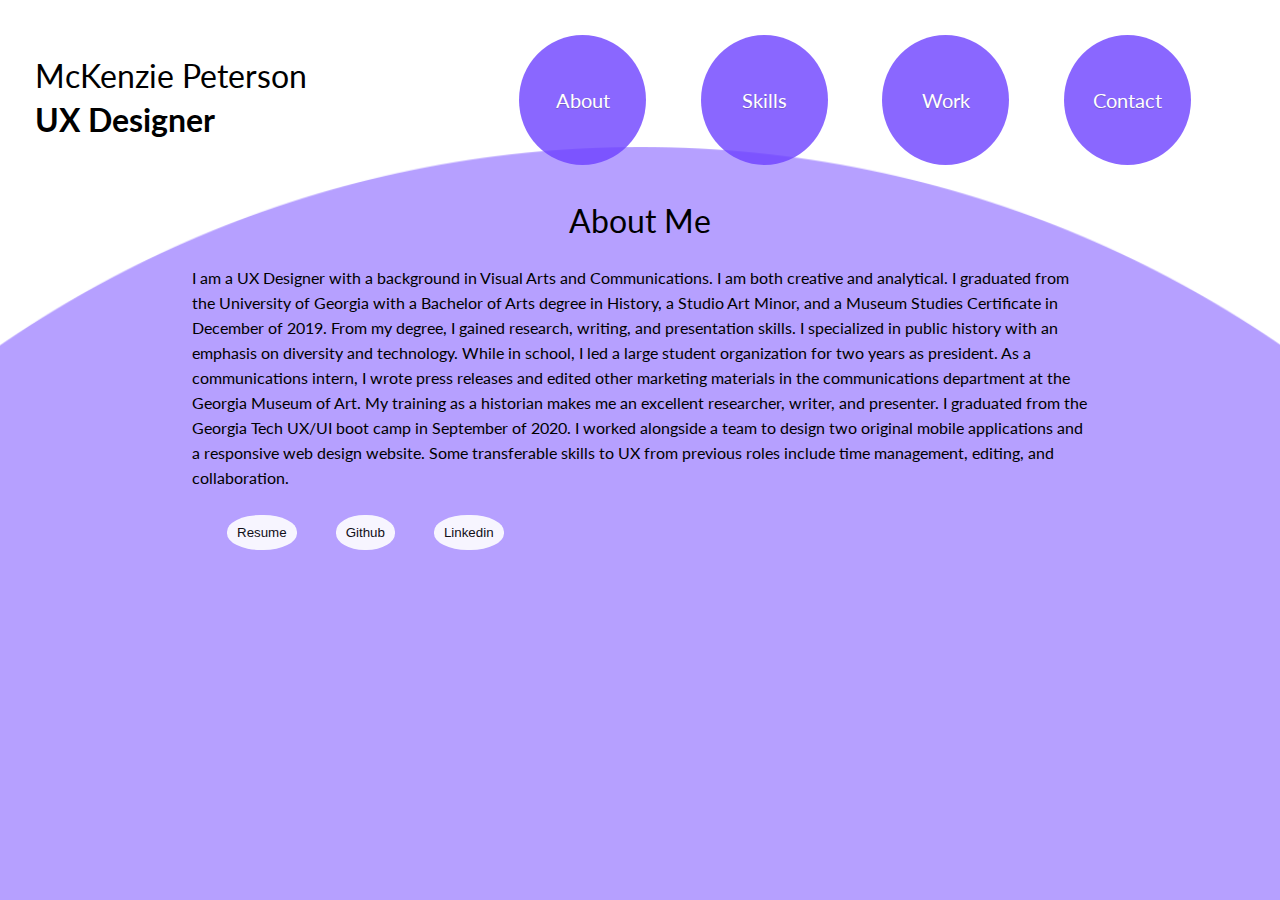
==== html/index.html @ 340575dd "moved file location" ====
<!DOCTYPE html>

<head>
    <title>McKenzie Peterson's UX Portfolio</title>
    <link rel="stylesheet" type="text/css" href="../css/styles.css">
    <link
        href="https://fonts.googleapis.com/css2?family=Lato:ital,wght@0,100;0,300;0,400;0,700;0,900;1,100;1,300;1,400;1,700;1,900&display=swap"
        rel="stylesheet">
</head>

<body>
    <!-- site header using a grid nested within a grid-->
    <header>
        <div class="grid">

            <div class="myname">
                <h1>McKenzie Peterson</h1>
                <h2>UX Designer</h2>
            </div>
            <div></div>
            <div class="container">
                <div class="About wrapper">
                    <a href="">
                        <h3>About</h3>
                    </a>
                </div>
                <div class="Skills wrapper">
                    <a href="">
                        <h3>Skills</h3>
                    </a>
                </div>
                <div class="Work wrapper">
                    <a href="">
                        <h3>Work</h3>
                    </a>
                </div>
                <div class="Contact wrapper">
                    <a href="">
                        <h3>Contact</h3>
                    </a>
                </div>
            </div>
        </div>
    </header>
    <!-- About Me page including my projects and a link to view my resume. -->
    <div class="AboutMe">
        <h1 class="pageheading">About Me</h1>
        <p>I am a UX Designer with a background in Visual Arts and Communications. I am both creative and analytical. I
            graduated from the University of Georgia with a Bachelor of Arts degree in History, a Studio Art Minor, and
            a Museum Studies Certificate in December of 2019. From my degree, I gained research, writing, and
            presentation skills. I specialized in public history with an emphasis on diversity and technology. While in
            school, I led a large student organization for two years as president. As a communications intern, I wrote
            press releases and edited other marketing materials in the communications department at the Georgia Museum
            of Art. My training as a historian makes me an excellent researcher, writer, and presenter. I graduated from
            the Georgia Tech UX/UI boot camp in September of 2020. I worked alongside a team to design two original
            mobile applications and a responsive web design website. Some transferable skills to UX from previous roles
            include time management, editing, and collaboration. </p>
            <div class="buttons">
            <button>Resume</button>
            <button>Github</button>
            <button>Linkedin</button>
            </div>
    </div>
</body>

</html>
---- css/styles.css ----
body {
    background-color: #ffffff;
    background-image: url("../images/Background_circle_purple.jpg");
    background-position: center top;
    background-position-y: 0;
    background-repeat: no-repeat;
    margin: 0;
    background-size: cover;
    margin: 20pt;
}
h1 {
    font-family: 'Lato', 'sans-serif';
    font-style: normal;
    font-weight: normal;
    font-size: 32px;
    margin-bottom: 5px;
}
h2 {
    font-family: 'Lato', 'sans-serif';
    font-style: normal;
    font-weight: bold;
    font-size: 32px;
    margin: 0px;
}
h3 {
    font-family: Lato;
    font-style: normal;
    font-weight: normal;
    font-size: 20px;
    color: #ffffff;
    text-align: center;
    text-shadow: 0.5px 0.5px 1px rgba(0, 0, 0, 0.3);
}
a {
    text-decoration: none;
    float: center;
}
.grid {
    display: grid;
    grid-template-columns: 30% 10% 60%;
    margin: 35px;
}
.wrapper {
    width:70%;
    height: 30%;
    padding:25% 0;
    line-height: 0;
    border-radius:50%;
    text-align: center;
    background: #6E42FF; 
    opacity: 80%;
}
.wrapper:hover {
    background: radial-gradient( ellipse at center, #6E42FF 30%, #6E42FF 60%, white 70%);
}
h3:hover {
    color: #ffffff;
}
.container {
    margin: 0;
    display: grid;
    grid-template-columns: 25% 25% 25% 25%;
    float: right;
    align-items: flex-start;
    align-content: center;  
}
body {
    background-color: #ffffff;
    background-image: url("../images/Background_circle_transparent.png");
    background-position: center top;
    background-position-y: 0;
    background-repeat: no-repeat;
    margin: 0;
    background-size: cover;
}
p {
    font-family: Lato;
    font-style: normal;
    font-weight: normal;
    font-size: 16px;
    line-height: 25px;
    margin: 15%;
    margin-top: 25px;
    margin-bottom: 25px;
}
.pageheading {
    text-align: center;
}
button {
    margin-left: 15%;
    background-color: white;
    border-radius: 48%;
    padding: 10px 10px;
    height: max-content;
    width: max-content;
    border: none;
    opacity: 90%;
    align-items: center;
    margin-left: 35px;
}
.buttons {
    margin: 15%;
    margin-top: 25px;
    margin-bottom: 25px;
}
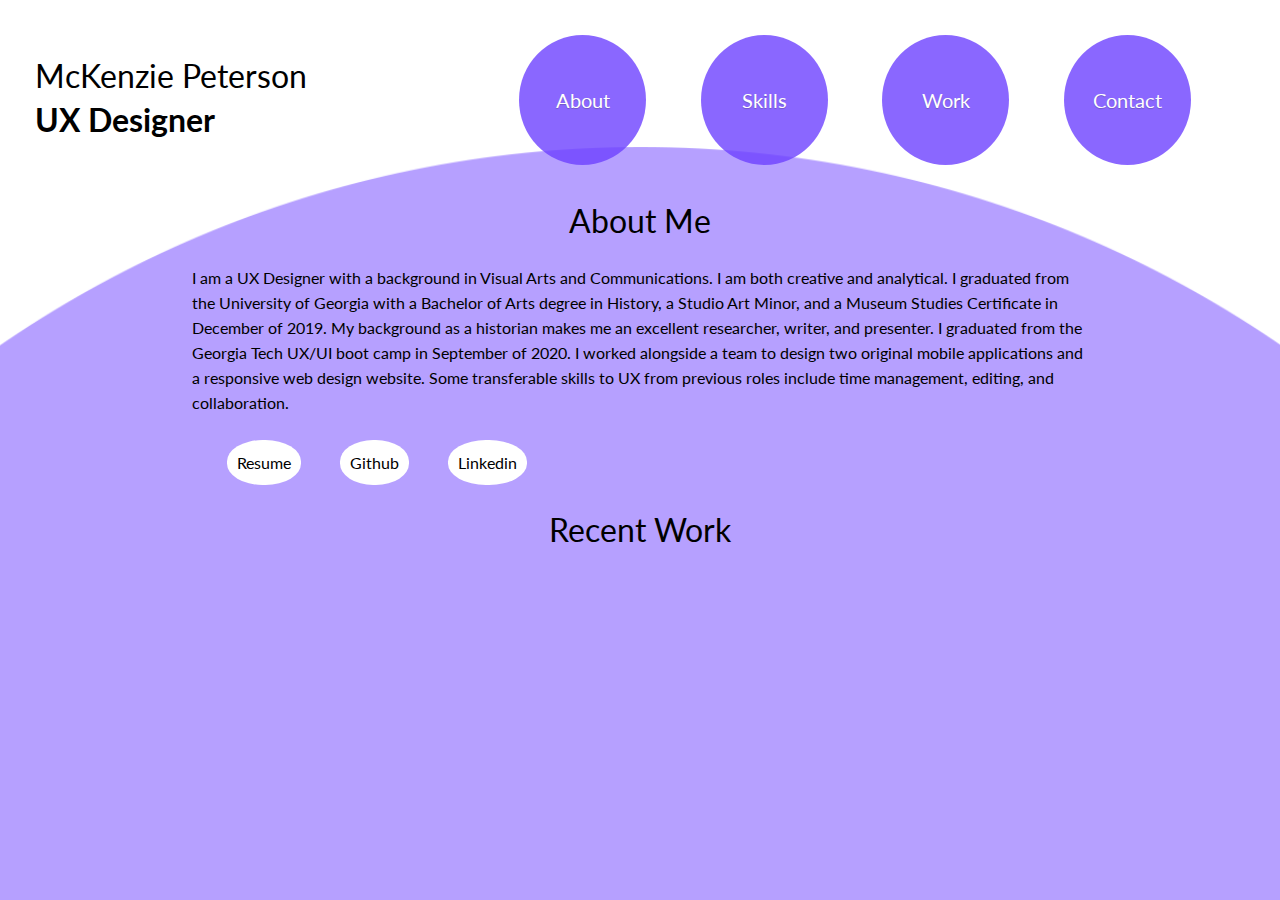
==== commit 1a492c4d: "took out some text" ====
--- a/html/index.html
+++ b/html/index.html
@@ -47,20 +47,36 @@
         <h1 class="pageheading">About Me</h1>
         <p>I am a UX Designer with a background in Visual Arts and Communications. I am both creative and analytical. I
             graduated from the University of Georgia with a Bachelor of Arts degree in History, a Studio Art Minor, and
-            a Museum Studies Certificate in December of 2019. From my degree, I gained research, writing, and
+            a Museum Studies Certificate in December of 2019. My background as a historian makes me an excellent researcher, writer, and presenter. I graduated from
+            the Georgia Tech UX/UI boot camp in September of 2020. I worked alongside a team to design two original
+            mobile applications and a responsive web design website. Some transferable skills to UX from previous roles
+            include time management, editing, and collaboration. </p>
+    <!--optional text - From my degree, I gained research, writing, and
             presentation skills. I specialized in public history with an emphasis on diversity and technology. While in
             school, I led a large student organization for two years as president. As a communications intern, I wrote
             press releases and edited other marketing materials in the communications department at the Georgia Museum
-            of Art. My training as a historian makes me an excellent researcher, writer, and presenter. I graduated from
-            the Georgia Tech UX/UI boot camp in September of 2020. I worked alongside a team to design two original
-            mobile applications and a responsive web design website. Some transferable skills to UX from previous roles
-            include time management, editing, and collaboration. </p>
+            of Art.-->
             <div class="buttons">
             <button>Resume</button>
             <button>Github</button>
             <button>Linkedin</button>
             </div>
     </div>
+    <!-- Recent work previews with 3 images, a short description and title. -->
+    <div class="recentwork">
+        <h1 class="pageheading">Recent Work</h1>
+        <div>
+            <div>
+
+            </div>
+            <div>
+
+            </div>
+            <div>
+
+            </div>
+        </div>
+    </div>
 </body>
 
 </html>--- a/css/styles.css
+++ b/css/styles.css
@@ -94,9 +94,13 @@
     height: max-content;
     width: max-content;
     border: none;
-    opacity: 90%;
     align-items: center;
     margin-left: 35px;
+    font-family: Lato;
+    font-style: normal;
+    font-weight: 400;
+    font-size: 16px;
+    line-height: 25px;
 }
 .buttons {
     margin: 15%;
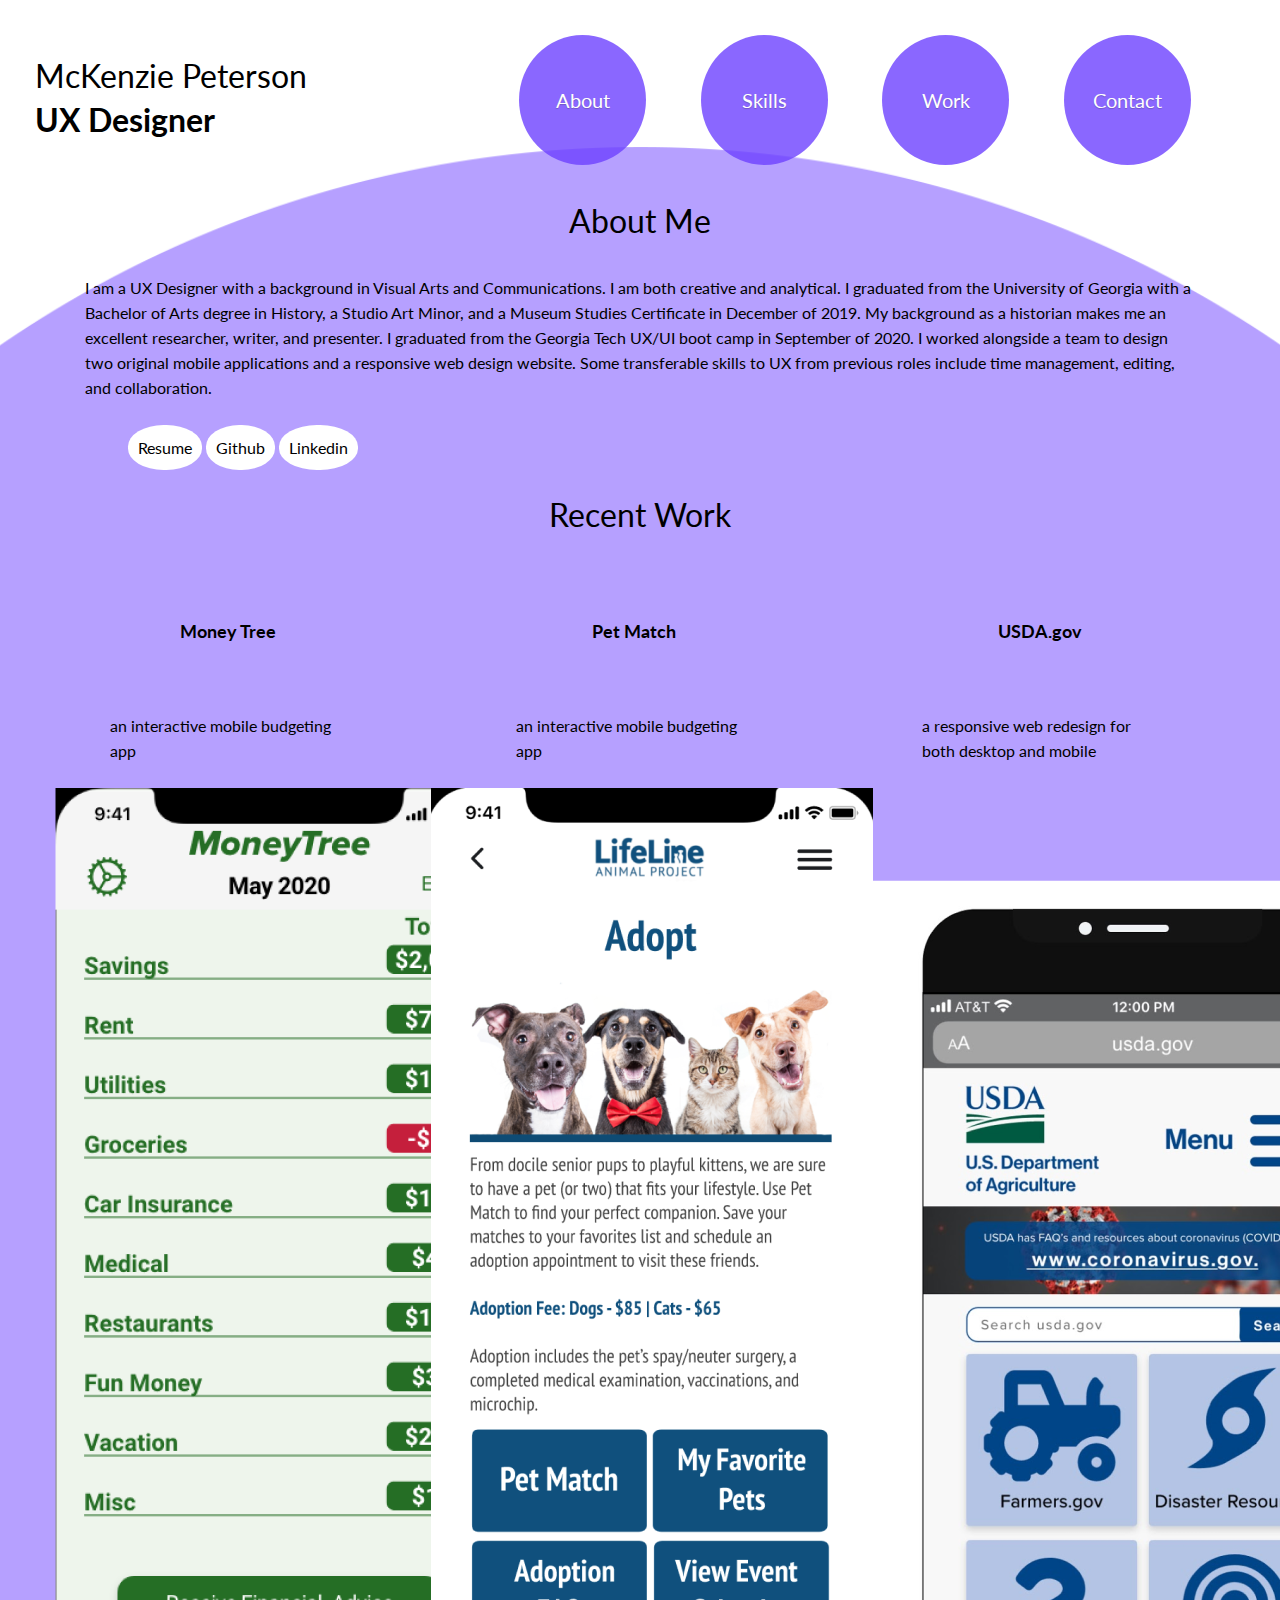
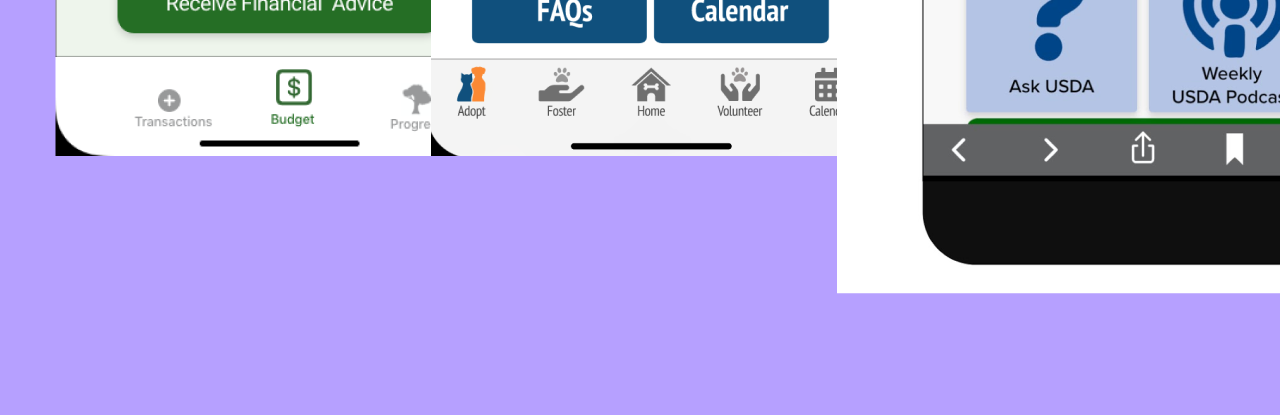
==== commit 16973c90: "more changes can't figure out margin" ====
--- a/html/index.html
+++ b/html/index.html
@@ -57,7 +57,7 @@
             press releases and edited other marketing materials in the communications department at the Georgia Museum
             of Art.-->
             <div class="buttons">
-            <button>Resume</button>
+            <button class="resume">Resume</button>
             <button>Github</button>
             <button>Linkedin</button>
             </div>
@@ -65,15 +65,21 @@
     <!-- Recent work previews with 3 images, a short description and title. -->
     <div class="recentwork">
         <h1 class="pageheading">Recent Work</h1>
-        <div>
+        <div class="projects">
             <div>
-
+                <h4>Money Tree</h4>
+                <p class=blocktext>an interactive mobile budgeting app</p>
+                <img src="../images/Home Page – 1 1.png" alt="Money-Tree Homepage">
             </div>
             <div>
-
+                <h4>Pet Match</h4>
+                <p class=blocktext>an interactive mobile budgeting app</p>
+                <img src="../images/Screen Shot 2020-08-21 at 10.07 1.png" alt="Money-Tree Homepage">
             </div>
             <div>
-
+                <h4>USDA.gov</h4>
+                <p class=blocktext>a responsive web redesign for both desktop and mobile</p>
+                <img src="../images/USDA 1.png" alt="USDA.gov Homepage">
             </div>
         </div>
     </div>
--- a/css/styles.css
+++ b/css/styles.css
@@ -6,7 +6,7 @@
     background-repeat: no-repeat;
     margin: 0;
     background-size: cover;
-    margin: 20pt;
+    margin: 35px;
 }
 h1 {
     font-family: 'Lato', 'sans-serif';
@@ -30,6 +30,15 @@
     color: #ffffff;
     text-align: center;
     text-shadow: 0.5px 0.5px 1px rgba(0, 0, 0, 0.3);
+    text-decoration: none;
+}
+h4 {
+    font-family: 'Lato', 'sans-serif';
+    font-style: normal;
+    font-weight: bold;
+    font-size: 18px;
+    margin: 15%;
+    text-align: center;
 }
 a {
     text-decoration: none;
@@ -49,6 +58,7 @@
     text-align: center;
     background: #6E42FF; 
     opacity: 80%;
+    text-decoration: none;
 }
 .wrapper:hover {
     background: radial-gradient( ellipse at center, #6E42FF 30%, #6E42FF 60%, white 70%);
@@ -79,15 +89,18 @@
     font-weight: normal;
     font-size: 16px;
     line-height: 25px;
-    margin: 15%;
+    margin: 35px;
     margin-top: 25px;
     margin-bottom: 25px;
+    display: block;
+    padding-top: 10px;
+    padding-left: 50px;
+    padding-right: 50px;
 }
 .pageheading {
     text-align: center;
 }
 button {
-    margin-left: 15%;
     background-color: white;
     border-radius: 48%;
     padding: 10px 10px;
@@ -95,7 +108,6 @@
     width: max-content;
     border: none;
     align-items: center;
-    margin-left: 35px;
     font-family: Lato;
     font-style: normal;
     font-weight: 400;
@@ -103,7 +115,14 @@
     line-height: 25px;
 }
 .buttons {
-    margin: 15%;
     margin-top: 25px;
     margin-bottom: 25px;
+}
+.resume {
+    margin-left: 8rem;
+}
+.projects {
+    margin: 25px;
+    display: grid;
+    grid-template-columns: 33% 33% 33%;
 }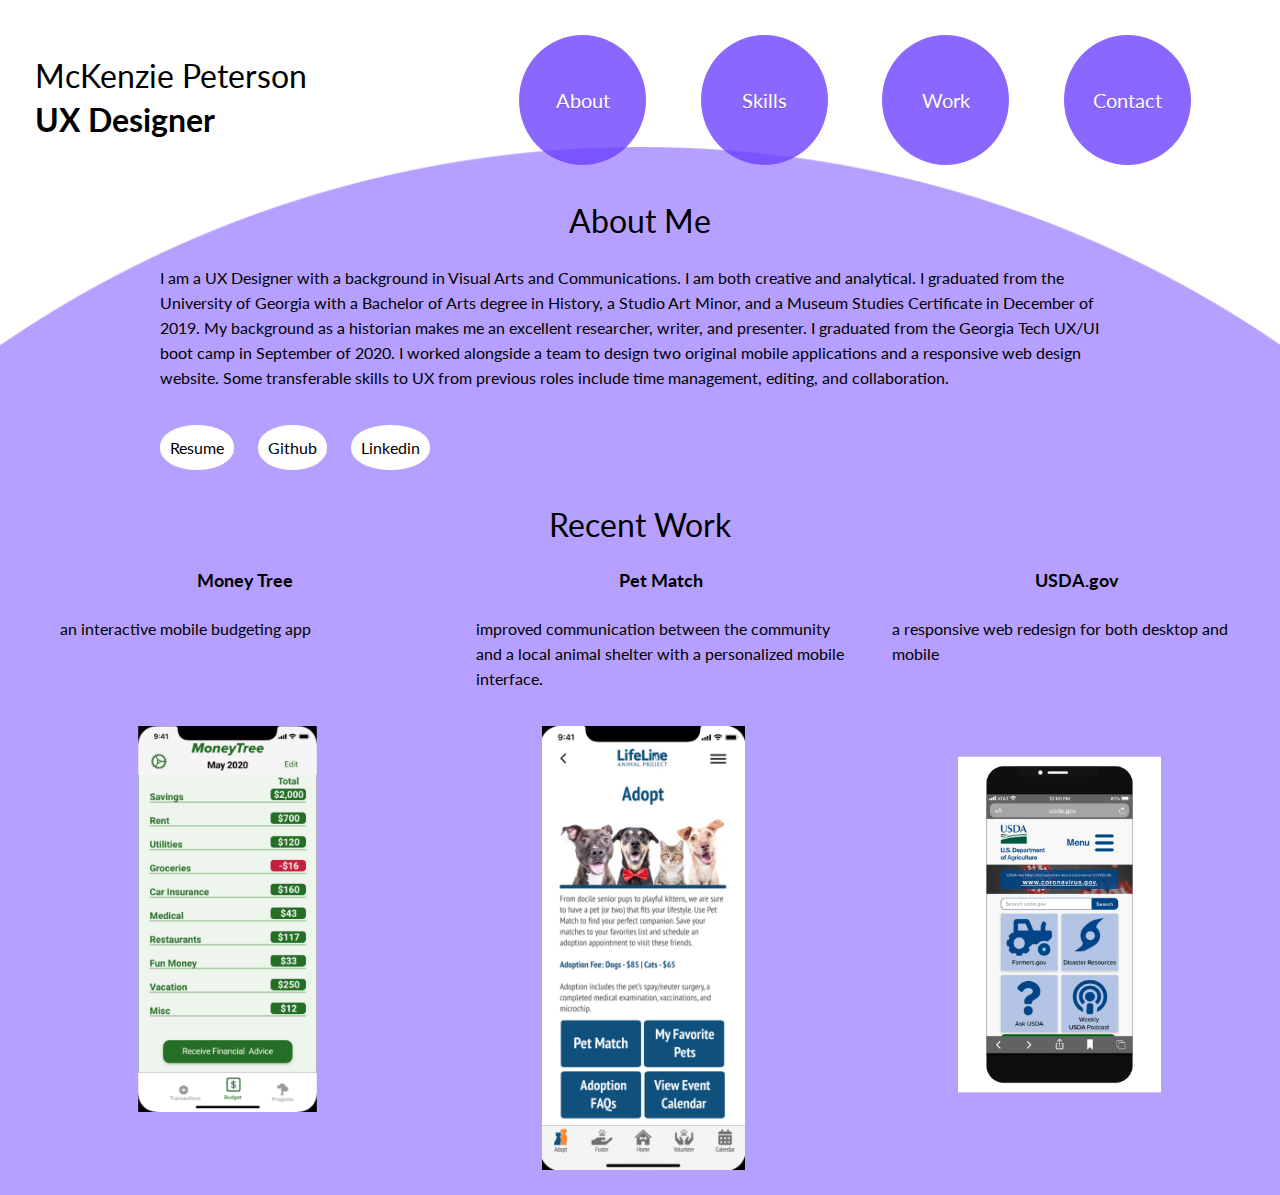
==== commit 82d8966b: "margins and image resizing" ====
--- a/html/index.html
+++ b/html/index.html
@@ -69,18 +69,21 @@
             <div>
                 <h4>Money Tree</h4>
                 <p class=blocktext>an interactive mobile budgeting app</p>
-                <img src="../images/Home Page – 1 1.png" alt="Money-Tree Homepage">
+                
             </div>
             <div>
                 <h4>Pet Match</h4>
-                <p class=blocktext>an interactive mobile budgeting app</p>
-                <img src="../images/Screen Shot 2020-08-21 at 10.07 1.png" alt="Money-Tree Homepage">
+                <p class=blocktext>improved communication between the community and a local animal shelter with a personalized mobile interface. </p>
+               
             </div>
             <div>
                 <h4>USDA.gov</h4>
                 <p class=blocktext>a responsive web redesign for both desktop and mobile</p>
-                <img src="../images/USDA 1.png" alt="USDA.gov Homepage">
+               
             </div>
+            <img class="projectimages" src="../images/Home Page – 1 1.png" alt="Money-Tree Homepage">
+            <img class="projectimages" src="../images/Screen Shot 2020-08-21 at 10.07 1.png" alt="Money-Tree Homepage">
+            <img class="projectimages" src="../images/USDA 1.png" alt="USDA.gov Homepage">
         </div>
     </div>
 </body>
--- a/css/styles.css
+++ b/css/styles.css
@@ -37,8 +37,9 @@
     font-style: normal;
     font-weight: bold;
     font-size: 18px;
-    margin: 15%;
+    margin: 0;
     text-align: center;
+    margin-left: 35px;
 }
 a {
     text-decoration: none;
@@ -89,13 +90,10 @@
     font-weight: normal;
     font-size: 16px;
     line-height: 25px;
-    margin: 35px;
+    margin: 10rem;
     margin-top: 25px;
     margin-bottom: 25px;
     display: block;
-    padding-top: 10px;
-    padding-left: 50px;
-    padding-right: 50px;
 }
 .pageheading {
     text-align: center;
@@ -113,16 +111,37 @@
     font-weight: 400;
     font-size: 16px;
     line-height: 25px;
+    margin: 10px;
 }
 .buttons {
     margin-top: 25px;
     margin-bottom: 25px;
 }
 .resume {
-    margin-left: 8rem;
+    margin-left: 10rem;
 }
 .projects {
     margin: 25px;
     display: grid;
     grid-template-columns: 33% 33% 33%;
+    padding: none;
+    gap: 10px;
+    justify-content: space-evenly;
+}
+.projectimages{
+    margin-left: auto;
+    margin-right: auto;
+    width: 50%;
+}
+.blocktext {
+    font-family: Lato;
+    font-style: normal;
+    font-weight: normal;
+    font-size: 16px;
+    display: block;
+    margin-top: 25px;
+    margin-bottom: 25px;
+    margin-left: 35px;
+    margin-right: 0;
+    height: max-content;
 }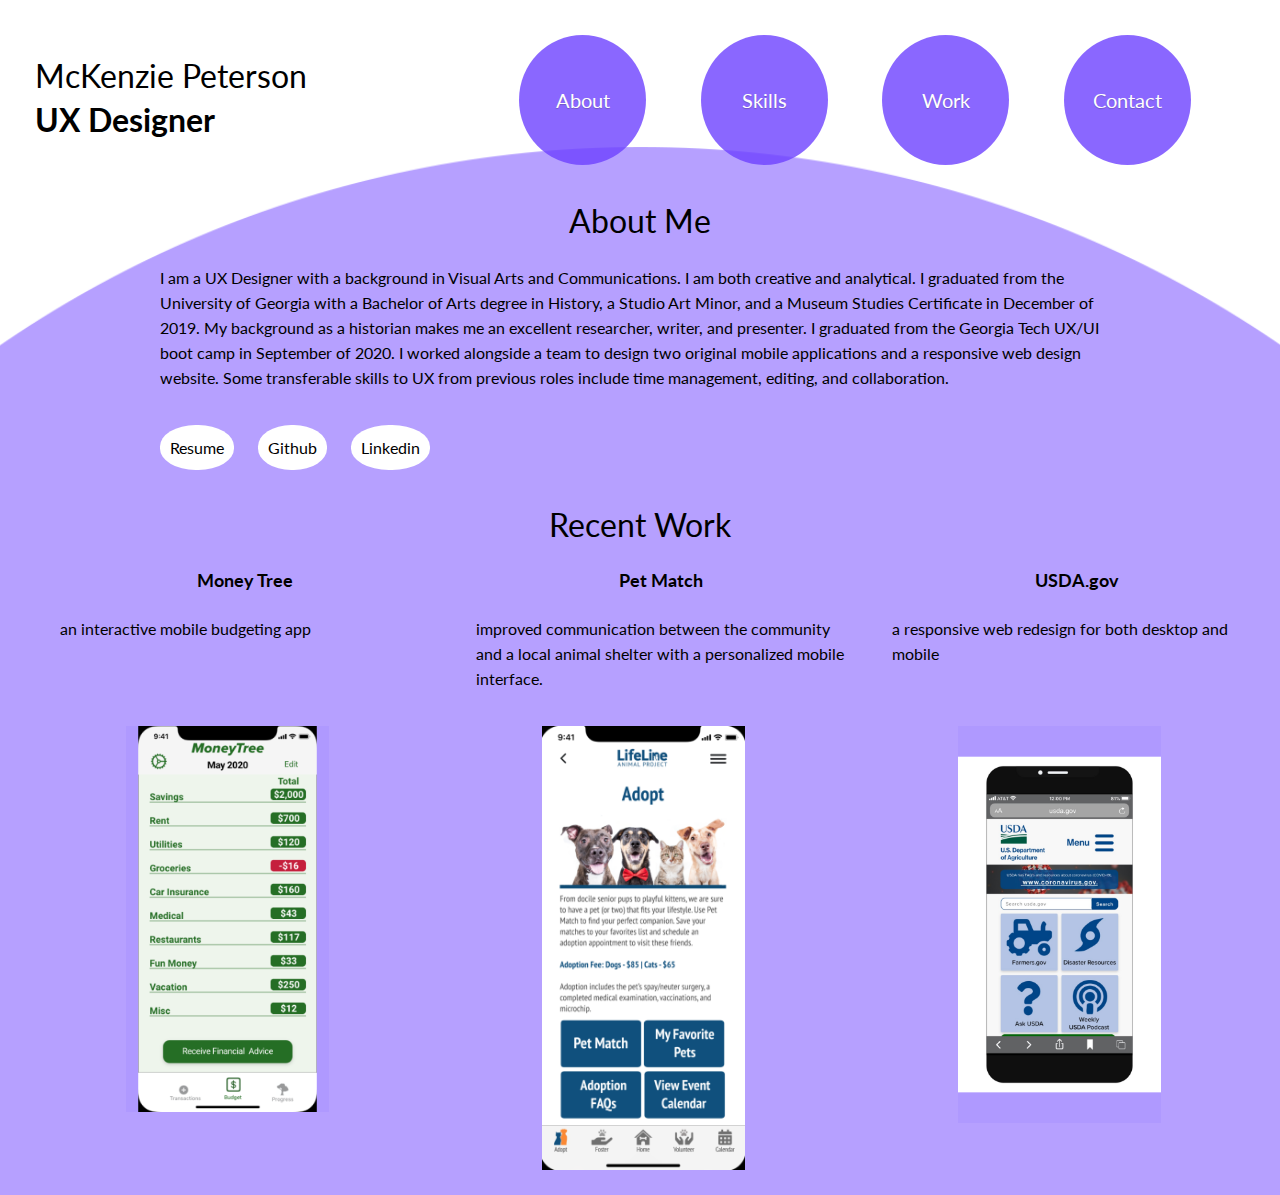
==== commit 9702e31b: "js query worked!" ====
--- a/html/index.html
+++ b/html/index.html
@@ -6,6 +6,7 @@
     <link
         href="https://fonts.googleapis.com/css2?family=Lato:ital,wght@0,100;0,300;0,400;0,700;0,900;1,100;1,300;1,400;1,700;1,900&display=swap"
         rel="stylesheet">
+    <script src="http://ajax.googleapis.com/ajax/libs/jquery/1.7.1/jquery.min.js" type="text/javascript"></script>
 </head>
 
 <body>
@@ -66,17 +67,17 @@
     <div class="recentwork">
         <h1 class="pageheading">Recent Work</h1>
         <div class="projects">
-            <div>
+            <div class="app">
                 <h4>Money Tree</h4>
                 <p class=blocktext>an interactive mobile budgeting app</p>
                 
             </div>
-            <div>
+            <div class="app">
                 <h4>Pet Match</h4>
                 <p class=blocktext>improved communication between the community and a local animal shelter with a personalized mobile interface. </p>
                
             </div>
-            <div>
+            <div class="app">
                 <h4>USDA.gov</h4>
                 <p class=blocktext>a responsive web redesign for both desktop and mobile</p>
                
@@ -87,5 +88,5 @@
         </div>
     </div>
 </body>
-
+<script src="../js/index.js"></script>
 </html>--- a/css/styles.css
+++ b/css/styles.css
@@ -132,6 +132,7 @@
     margin-left: auto;
     margin-right: auto;
     width: 50%;
+    background-color:#af99ff;
 }
 .blocktext {
     font-family: Lato;
